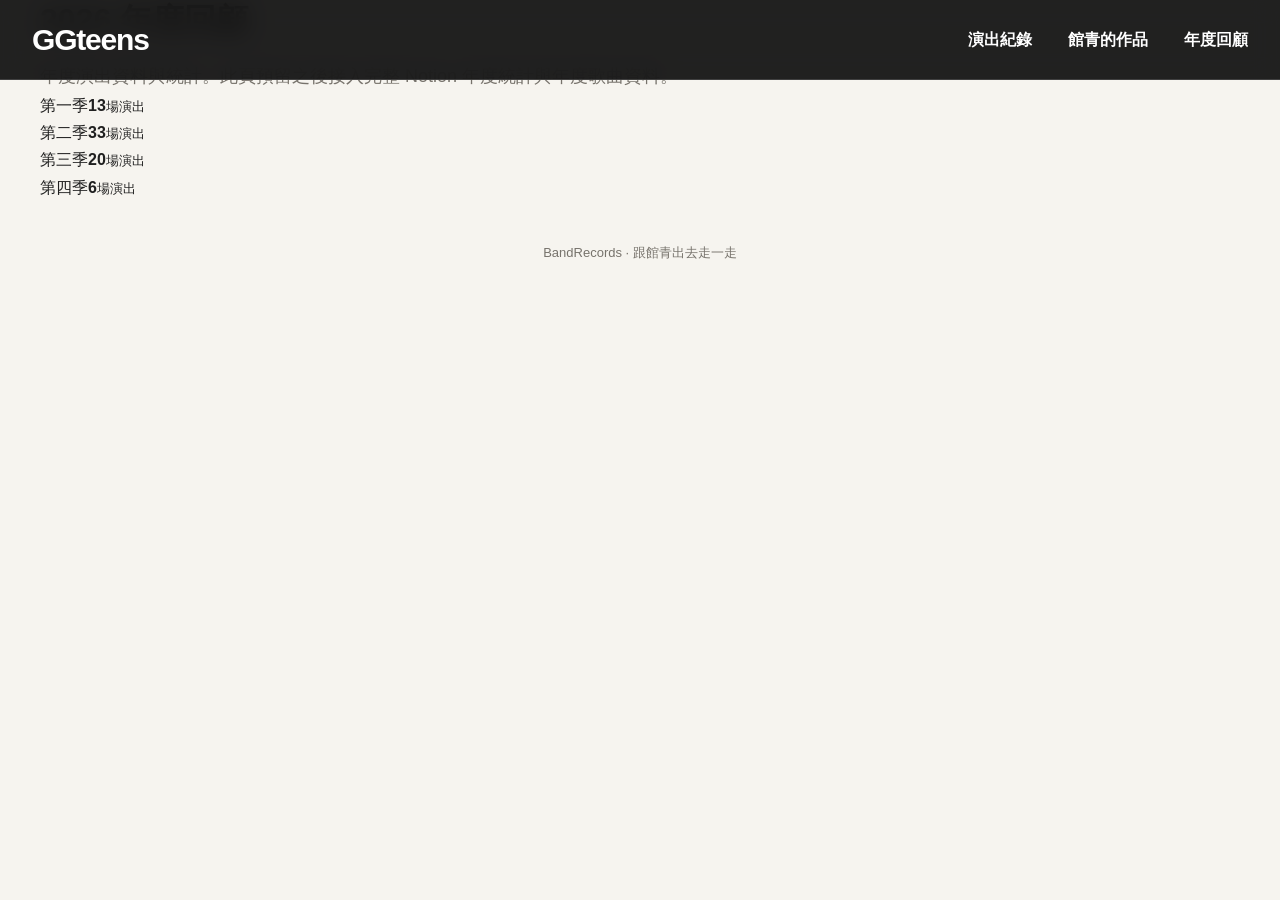
==== 2026recap.html @ d8b0d65e "新增2026年度回顧獨立頁面" ====
<!DOCTYPE html>
<html lang="zh-TW">
<head>
  <meta charset="UTF-8">
  <meta name="viewport" content="width=device-width, initial-scale=1.0">
  <title>2026 年度回顧｜跟館青出去走一走</title>
  <link rel="stylesheet" href="style.css">
</head>
<body>
  <header class="site-header">
    <nav class="navbar" aria-label="主要導覽">
      <a class="brand" href="index.html" aria-label="回到首頁"><div class="brand-logo"><span class="brand-logo-fallback">GGteens</span></div></a>
      <div class="nav-spacer" aria-hidden="true"></div>
      <div class="site-nav">
        <a href="event_review.html">演出紀錄</a>
        <a href="song_list.html">館青的作品</a>
        <a href="2026recap.html">年度回顧</a>
      </div>
    </nav>
  </header>

  <main class="page-main" id="2026recap">
    <div class="section-shell page-shell">
      <h1 class="page-title">2026 年度回顧</h1>
      <p class="section-description">年度演出資料與統計。此頁預留之後接入完整 Notion 年度統計與年度歌曲資料。</p>
      <div class="recap-grid">
        <article class="recap-card"><span>第一季</span><strong>13</strong><small>場演出</small></article>
        <article class="recap-card"><span>第二季</span><strong>33</strong><small>場演出</small></article>
        <article class="recap-card"><span>第三季</span><strong>20</strong><small>場演出</small></article>
        <article class="recap-card"><span>第四季</span><strong>6</strong><small>場演出</small></article>
      </div>
    </div>
  </main>

  <footer class="site-footer"><p>BandRecords · 跟館青出去走一走</p></footer>
</body>
</html>
---- style.css ----
@import url("./css/base.css");
@import url("./css/nav.css");
@import url("./css/sections.css");
@import url("./css/events.css");
@import url("./css/modal.css");
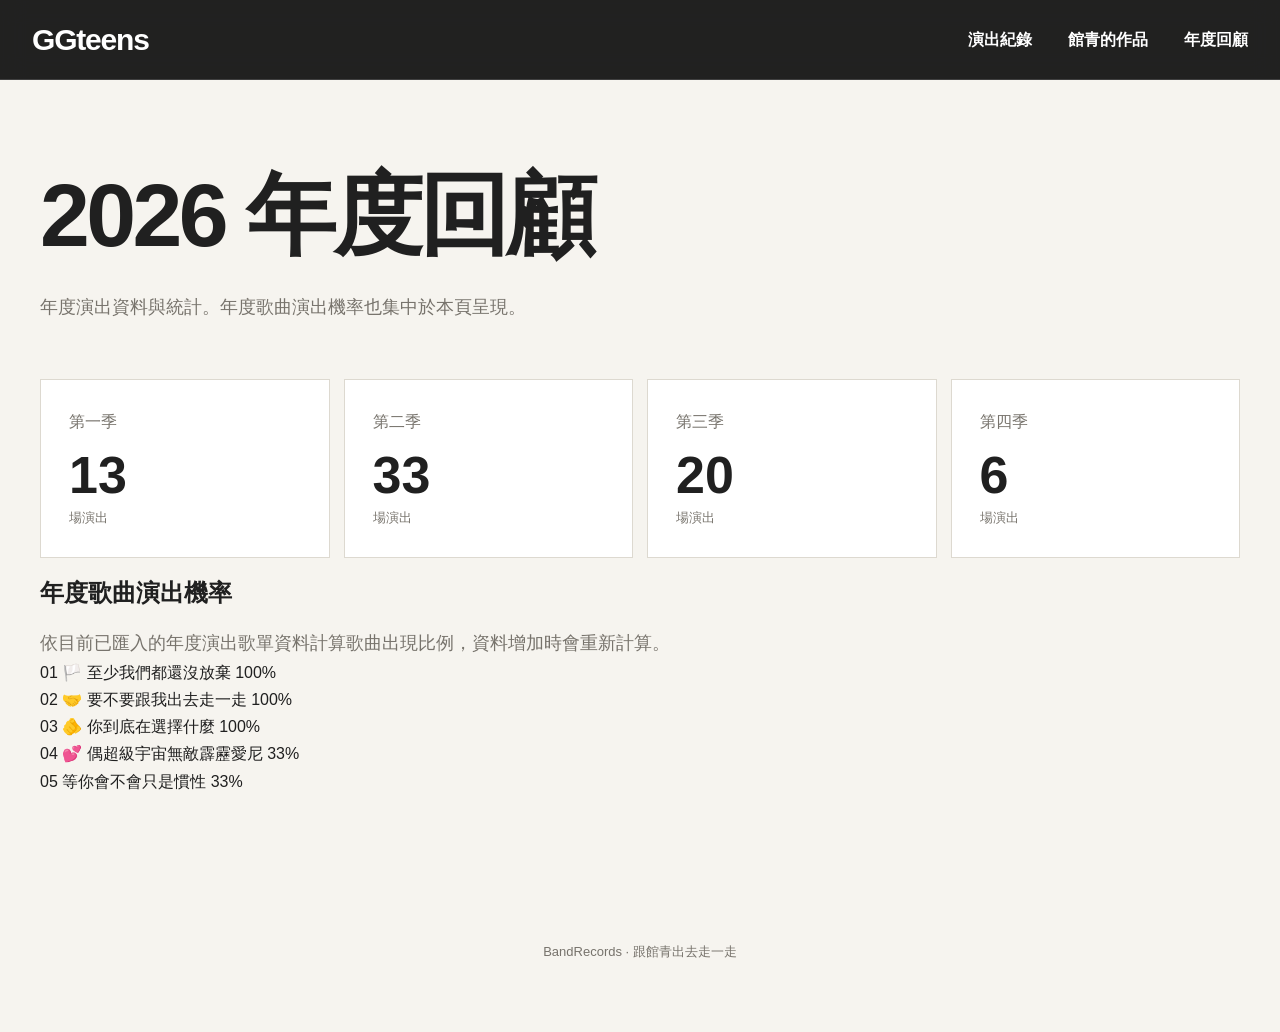
==== commit 3b888977: "Move annual song performance probability into 2026 recap page" ====
--- a/2026recap.html
+++ b/2026recap.html
@@ -22,16 +22,25 @@
   <main class="page-main" id="2026recap">
     <div class="section-shell page-shell">
       <h1 class="page-title">2026 年度回顧</h1>
-      <p class="section-description">年度演出資料與統計。此頁預留之後接入完整 Notion 年度統計與年度歌曲資料。</p>
+      <p class="section-description">年度演出資料與統計。年度歌曲演出機率也集中於本頁呈現。</p>
+
       <div class="recap-grid">
         <article class="recap-card"><span>第一季</span><strong>13</strong><small>場演出</small></article>
         <article class="recap-card"><span>第二季</span><strong>33</strong><small>場演出</small></article>
         <article class="recap-card"><span>第三季</span><strong>20</strong><small>場演出</small></article>
         <article class="recap-card"><span>第四季</span><strong>6</strong><small>場演出</small></article>
       </div>
+
+      <section class="recap-section" aria-labelledby="recap-ranking-title">
+        <h2 id="recap-ranking-title" class="recap-section-title">年度歌曲演出機率</h2>
+        <p class="section-description">依目前已匯入的年度演出歌單資料計算歌曲出現比例，資料增加時會重新計算。</p>
+        <div id="ranking-list" class="ranking-list"></div>
+      </section>
     </div>
   </main>
 
   <footer class="site-footer"><p>BandRecords · 跟館青出去走一走</p></footer>
+
+  <script src="script.js"></script>
 </body>
 </html>
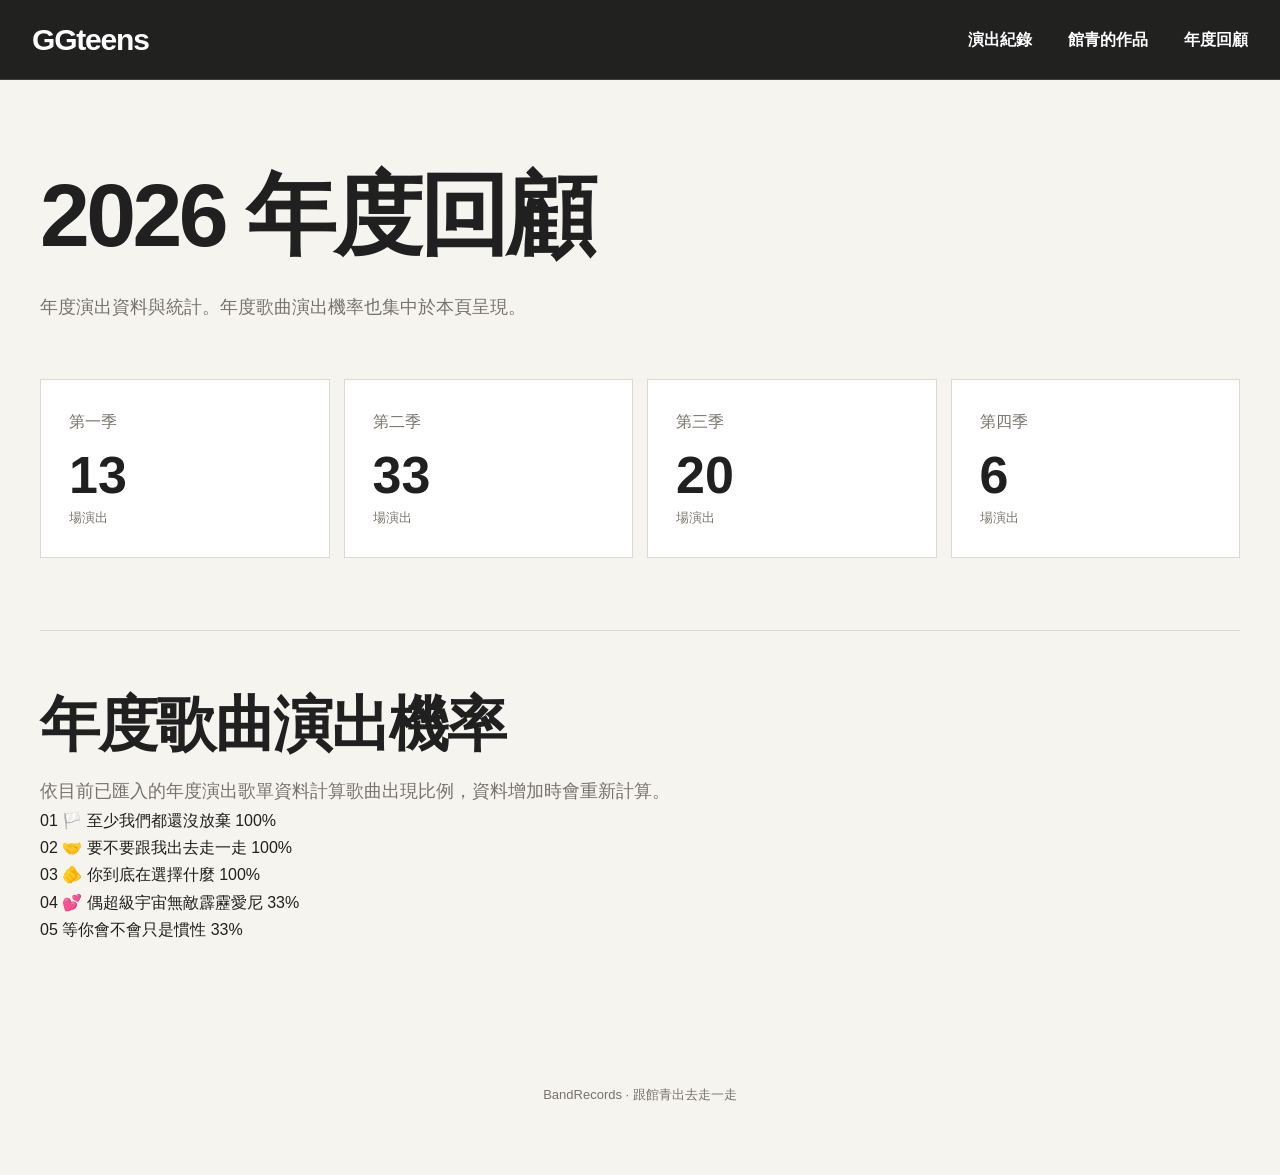
==== commit 26b123c5: "Add section comments to annual recap HTML" ====
--- a/2026recap.html
+++ b/2026recap.html
@@ -1,16 +1,21 @@
 <!DOCTYPE html>
 <html lang="zh-TW">
 <head>
+  <!--網頁基本設定-->
   <meta charset="UTF-8">
   <meta name="viewport" content="width=device-width, initial-scale=1.0">
   <title>2026 年度回顧｜跟館青出去走一走</title>
   <link rel="stylesheet" href="style.css">
 </head>
 <body>
+  <!--全站共用-最上方導覽列-->
   <header class="site-header">
     <nav class="navbar" aria-label="主要導覽">
+      <!--左側-網站名稱/Logo-->
       <a class="brand" href="index.html" aria-label="回到首頁"><div class="brand-logo"><span class="brand-logo-fallback">GGteens</span></div></a>
+      <!--中間-保留彈性空間-->
       <div class="nav-spacer" aria-hidden="true"></div>
+      <!--右側-網站主要分頁連結-->
       <div class="site-nav">
         <a href="event_review.html">演出紀錄</a>
         <a href="song_list.html">館青的作品</a>
@@ -19,28 +24,43 @@
     </nav>
   </header>
 
+  <!--年度回顧頁-main：當年度演出與歌曲統計-->
   <main class="page-main" id="2026recap">
+    <!--年度回顧頁-主要內容容器-->
     <div class="section-shell page-shell">
+      <!--年度回顧頁-頁面標題-->
       <h1 class="page-title">2026 年度回顧</h1>
+      <!--年度回顧頁-頁面說明-->
       <p class="section-description">年度演出資料與統計。年度歌曲演出機率也集中於本頁呈現。</p>
 
+      <!--年度回顧頁-季度演出統計-->
       <div class="recap-grid">
+        <!--第一季統計卡-->
         <article class="recap-card"><span>第一季</span><strong>13</strong><small>場演出</small></article>
+        <!--第二季統計卡-->
         <article class="recap-card"><span>第二季</span><strong>33</strong><small>場演出</small></article>
+        <!--第三季統計卡-->
         <article class="recap-card"><span>第三季</span><strong>20</strong><small>場演出</small></article>
+        <!--第四季統計卡-->
         <article class="recap-card"><span>第四季</span><strong>6</strong><small>場演出</small></article>
       </div>
 
+      <!--年度回顧頁-年度歌曲演出機率-->
       <section class="recap-section" aria-labelledby="recap-ranking-title">
+        <!--歌曲機率-區塊標題-->
         <h2 id="recap-ranking-title" class="recap-section-title">年度歌曲演出機率</h2>
+        <!--歌曲機率-計算方式說明-->
         <p class="section-description">依目前已匯入的年度演出歌單資料計算歌曲出現比例，資料增加時會重新計算。</p>
+        <!--歌曲機率-由script.js動態產生排行-->
         <div id="ranking-list" class="ranking-list"></div>
       </section>
     </div>
   </main>
 
+  <!--全站共用-頁尾資訊-->
   <footer class="site-footer"><p>BandRecords · 跟館青出去走一走</p></footer>
 
+  <!--載入共用JavaScript功能-->
   <script src="script.js"></script>
 </body>
 </html>
